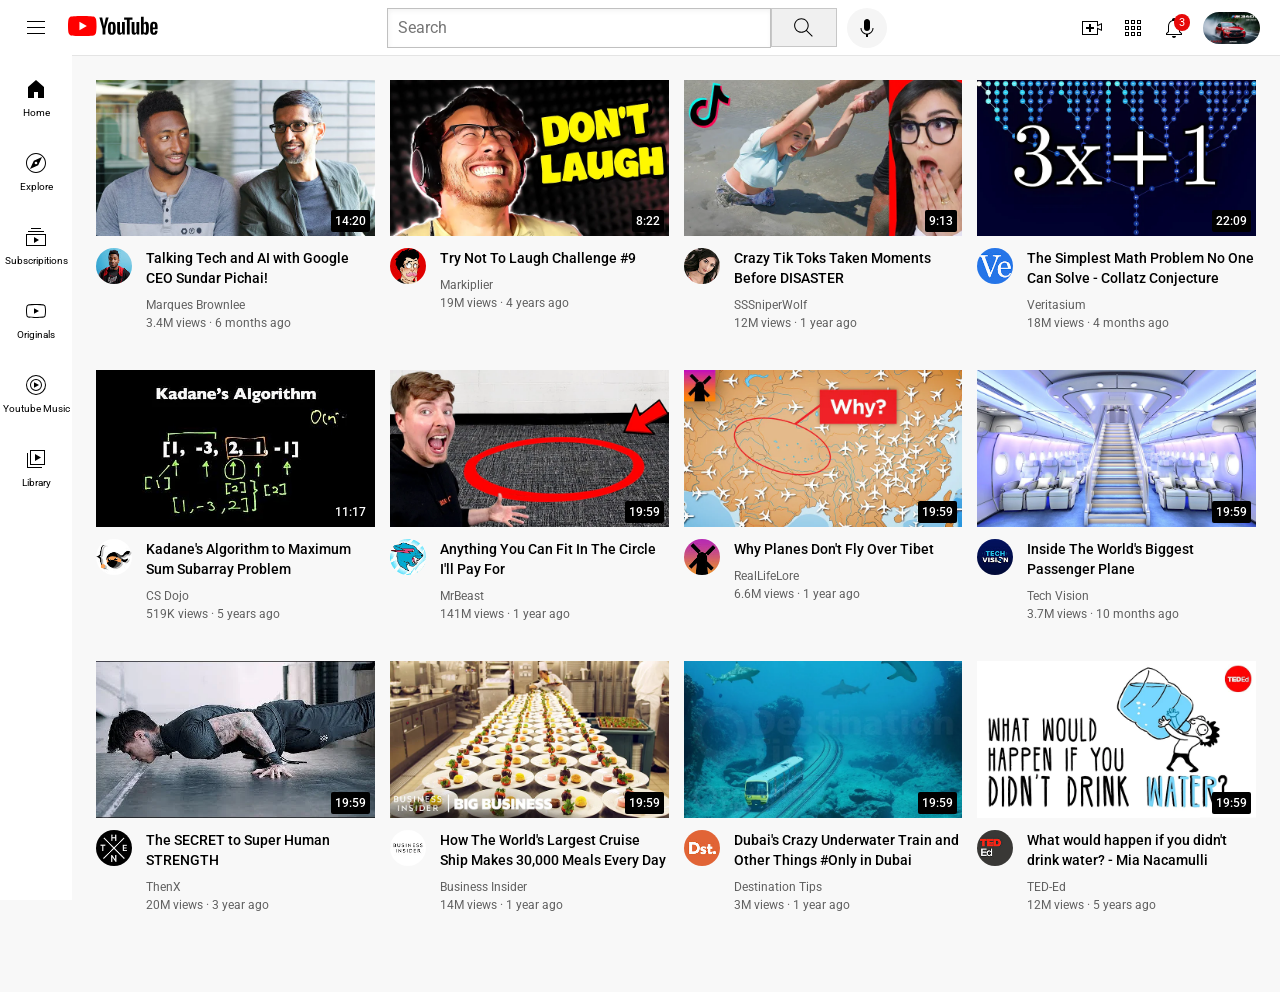
==== index.html @ 0b23ea85 "Rename youtube.html to index.html" ====
<!DOCTYPE html>
<html>
    <head>
        <title>My BMW</title>
        <link rel="preconnect" href="https://fonts.googleapis.com">
        <link rel="preconnect" href="https://fonts.gstatic.com" crossorigin>
        <link href="https://fonts.googleapis.com/css2?family=Roboto:wght@400;500;700&display=swap" rel="stylesheet">
        <link rel="stylesheet" href="styles/general.css">
        <link rel="stylesheet" href="styles/header.css">
        <link rel="stylesheet" href="styles/video.css">
        <link rel="stylesheet" href="styles/sidebar.css">
    </head>
    <body>
        <div class="header">
            <div class="left-section">
                <img class="hamburger"src="icons/hamburger-menu.svg">
                <a href="https://www.youtube.com/"><img class="yt-logo"src="icons/youtube-logo.svg"></a>
            </div>
            <div class="middle-section">
                <input class="search-bar" type="text" placeholder="Search">
                <button class="search-button">
                    <img  class="search-icon" src="icons/search.svg">
                    <div class="tooltip">Search</div>
                </button>
                <button class="voice-search-button">
                    <img class="voice-search-icon" src="icons/voice-search-icon.svg">
                    <div class="tooltip">Search with your voice</div>
                </button>
            </div>
            <div class="right-section">
                <div class="upload-icon-container">
                    <img class="upload-icon"src="icons/upload.svg">
                    <div class="tooltip">Create</div>
                </div>
                <div class="apps-icon-container">
                    <img class="youtube-apps-icon" src="icons/youtube-apps.svg">
                    <div class="tooltip">Youtube Apps</div>
                </div>
                <div class="noti">
                    <img class="notifications" src="icons/notifications.svg">
                    <div class="notification-count">3</div>
                    <div class="tooltip">Notifications</div>
                </div>
                <div class="BMW">
                    <img class="current-user-picture"src="channel-pictures/bmw.jpg">
                    <div class="tooltip">BMW M5 F90</div>
                </div>
                </div>
                
            </div>
        </div>

        <div class="sidebar">
            <div class="sidebar-link">
                <img src="icons/home.svg">
                <div>Home</div>
            </div>
            <div class="sidebar-link">
                <img src="icons/explore.svg">
                <div>Explore</div>
            </div>
            <div class="sidebar-link">
                <img src="icons/subscriptions.svg">
                <div>Subscripitions</div>
            </div>
            <div class="sidebar-link">
                <img src="icons/originals.svg">
                <div>Originals</div>
            </div>
            <div class="sidebar-link">
                <img src="icons/youtube-music.svg">
                <div>Youtube Music</div>
            </div>
            <div class="sidebar-link">
                <img src="icons/library.svg">
                <div>Library</div>
            </div>
        </div>


        <div class="video-grid">
            <div class="video-preview">
            <div class="thumbnail-row">
                <a href="https://www.youtube.com/watch?v=n2RNcPRtAiY"><img class="thumbnail" src="thumbnails/thumbnail-1.webp"></a>
                <div class="video-time">14:20</div>
            </div>
            <div class="video-info-grid"> 
                <div class="channel-picture">
                    <a href="https://www.youtube.com/c/mkbhd"><img class="profile-picture"src="channel-pictures/channel-1.jpeg"></a>
                </div>
                <div class="video-info">
                    <a href="https://www.youtube.com/watch?v=n2RNcPRtAiY" style="color: black; text-decoration: none;">
                    <p class="video-title">
                        Talking Tech and AI with Google CEO Sundar Pichai!
                    </p>
                    </a>
                    <a href="https://www.youtube.com/c/mkbhd" style="color: rgb(96, 96, 96);text-decoration: none;">
                    <p class="video-author">
                        Marques Brownlee
                    </p>
                    </a>
                    <p class="video-stats">
                        3.4M views &#183; 6 months ago
                    </p>
                </div>
            </div> 
        </div>
        <div class="video-preview">
            <div class="thumbnail-row">
                <a href="https://www.youtube.com/watch?v=mP0RAo9SKZk"><img class="thumbnail" src="thumbnails/thumbnail-2.webp"></a>
                <div class="video-time">8:22</div>
            </div>
            <div class="video-info-grid"> 
                <div class="channel-picture">
                    <a href="https://www.youtube.com/c/markiplier"><img class="profile-picture"src="channel-pictures/channel-2.jpeg"></a>
                </div>
                <div class="video-info">
                    <a href="https://www.youtube.com/watch?v=mP0RAo9SKZk" style="color: black; text-decoration: none;">
                    <p class="video-title">
                        Try Not To Laugh Challenge #9
                    </p>
                    </a>
                    <a href="https://www.youtube.com/c/markiplier" style="color: rgb(96, 96, 96);text-decoration: none;">
                    <p class="video-author">
                        Markiplier
                    </p>
                    </a>
                    <p class="video-stats">
                        19M views &#183; 4 years ago
                    </p>
                </div>
            </div> 
        </div>
        <div class="video-preview">
            <div class="thumbnail-row">
                <a href="https://www.youtube.com/watch?v=FgjPQQeTh1w"><img class="thumbnail" src="thumbnails/thumbnail-3.webp"></a>
                <div class="video-time">9:13</div>
            </div>
            <div class="video-info-grid"> 
                <div class="channel-picture">
                    <a href="https://www.youtube.com/user/SSSniperWolf"><img class="profile-picture"src="channel-pictures/channel-3.jpeg"></a>
                </div>
                <div class="video-info">
                    <a href="https://www.youtube.com/watch?v=FgjPQQeTh1w" style="color: black; text-decoration: none;">
                    <p class="video-title">
                        Crazy Tik Toks Taken Moments Before DISASTER    
                    </p>
                    </a>
                    <a href="https://www.youtube.com/user/SSSniperWolf" style="color: rgb(96, 96, 96);text-decoration: none;">
                    <p class="video-author">
                        SSSniperWolf
                    </p>
                    </a>
                    <p class="video-stats">
                        12M views &#183; 1 year ago 
                    </p>
                </div>
            </div> 
        </div>
        <div class="video-preview">
            <div class="thumbnail-row">
                <a href="https://www.youtube.com/watch?v=094y1Z2wpJg"><img class="thumbnail" src="thumbnails/thumbnail-4.webp"></a>
                <div class="video-time">22:09</div>
            </div>
            <div class="video-info-grid"> 
                <div class="channel-picture">
                    <a href="https://www.youtube.com/c/veritasium"><img class="profile-picture"src="channel-pictures/channel-4.jpeg"></a>
                </div>
                <div class="video-info">
                    <a href="https://www.youtube.com/watch?v=094y1Z2wpJg" style="color: black; text-decoration: none;">
                    <p class="video-title"> 
                        The Simplest Math Problem No One Can Solve - Collatz Conjecture
                    </p>
                    </a>
                    <a href="https://www.youtube.com/c/veritasium" style="color: rgb(96, 96, 96);text-decoration: none;">
                    <p class="video-author">
                        Veritasium
                    </p>
                    </a>
                    <p class="video-stats">
                        18M views &#183; 4 months ago
                    </p>
                </div>
            </div> 
        </div>
        <div class="video-preview">
            <div class="thumbnail-row">
                <a href="https://www.youtube.com/watch?v=86CQq3pKSUw"><img class="thumbnail" src="thumbnails/thumbnail-5.webp"></a>
                <div class="video-time">11:17</div>
            </div>
            <div class="video-info-grid"> 
                <div class="channel-picture">
                    <a href="https://www.youtube.com/c/CSDojo"><img class="profile-picture"src="channel-pictures/channel-5.jpeg"></a>
                </div>
                <div class="video-info">
                    <a href="https://www.youtube.com/watch?v=86CQq3pKSUw" style="color: black; text-decoration: none;">
                    <p class="video-title">
                        Kadane's Algorithm to Maximum Sum Subarray Problem
                    </p>
                    </a>
                    <a href="https://www.youtube.com/c/CSDojo" style="color: rgb(96, 96, 96);text-decoration: none;">
                    <p class="video-author">
                        CS Dojo
                    </p>
                    </a>
                    <p class="video-stats">
                        519K views &#183; 5 years ago
                    </p>
                </div>
            </div> 
        </div>
        <div class="video-preview">
            <div class="thumbnail-row">
                <a href="https://www.youtube.com/watch?v=yXWw0_UfSFg"><img class="thumbnail" src="thumbnails/thumbnail-6.webp"></a>
                <div class="video-time">19:59</div>
            </div>
            <div class="video-info-grid"> 
                <div class="channel-picture">
                    <a href="https://www.youtube.com/channel/UCX6OQ3DkcsbYNE6H8uQQuVA"><img class="profile-picture"src="channel-pictures/channel-6.jpeg"></a>
                </div>
                <div class="video-info">
                    <a href="https://www.youtube.com/watch?v=yXWw0_UfSFg" style="color: black; text-decoration: none;">
                    <p class="video-title"> 
                        Anything You Can Fit In The Circle I&#39;ll Pay For
                    </p>
                    </a>
                    <a href="https://www.youtube.com/channel/UCX6OQ3DkcsbYNE6H8uQQuVA" style="color: rgb(96, 96, 96);text-decoration: none;">
                    <p class="video-author">
                        MrBeast
                    </p>
                    </a>
                    <p class="video-stats">
                        141M views &#183; 1 year ago
                    </p>
                </div>
            </div> 
        </div>
        <div class="video-preview">
            <div class="thumbnail-row">
                <a href="https://www.youtube.com/watch?v=fNVa1qMbF9Y"><img class="thumbnail" src="thumbnails/thumbnail-7.webp"></a>
                <div class="video-time">19:59</div>
            </div>
            <div class="video-info-grid"> 
                <div class="channel-picture">
                    <a href="https://www.youtube.com/channel/UCP5tjEmvPItGyLhmjdwP7Ww"><img class="profile-picture"src="channel-pictures/channel-7.jpeg"></a>
                </div>
                <div class="video-info">
                    <a href="https://www.youtube.com/watch?v=fNVa1qMbF9Y" style="color: black; text-decoration: none;">
                    <p class="video-title"> 
                        Why Planes Don't Fly Over Tibet
                    </p>
                    </a>
                    <a href="https://www.youtube.com/channel/UCP5tjEmvPItGyLhmjdwP7Ww" style="color: rgb(96, 96, 96);text-decoration: none;">
                    <p class="video-author">
                       RealLifeLore
                    </p>
                    </a>
                    <p class="video-stats">
                        6.6M views &#183; 1 year ago
                    </p>
                </div>
            </div> 
        </div>
        <div class="video-preview">
            <div class="thumbnail-row">
                <a href="https://www.youtube.com/watch?v=lFm4EM1juls"><img class="thumbnail" src="thumbnails/thumbnail-8.webp"></a>
                <div class="video-time">19:59</div>
            </div>
            <div class="video-info-grid"> 
                <div class="channel-picture">
                    <a href="https://www.youtube.com/@adin"><img class="profile-picture"src="channel-pictures/channel-8.jpeg"></a>
                </div>
                <div class="video-info">
                    <a href="https://www.youtube.com/watch?v=lFm4EM1juls" style="color: black; text-decoration: none;">
                    <p class="video-title"> 
                        Inside The World's Biggest Passenger Plane
                    </p>
                    </a>
                    <a href="https://www.youtube.com/@adin" style="color: rgb(96, 96, 96);text-decoration: none;">
                    <p class="video-author">
                        Tech Vision
                    </p>
                    </a>
                    <p class="video-stats">
                        3.7M views &#183; 10 months ago
                    </p>
                </div>
            </div> 
        </div>
        <div class="video-preview">
            <div class="thumbnail-row">
                <a href="https://www.youtube.com/watch?v=ixmxOlcrlUc"><img class="thumbnail" src="thumbnails/thumbnail-9.webp"></a>
                <div class="video-time">19:59</div>
            </div>
            <div class="video-info-grid"> 
                <div class="channel-picture">
                    <a href="https://www.youtube.com/c/OFFICIALTHENXSTUDIOS"><img class="profile-picture"src="channel-pictures/channel-9.jpeg"></a>
                </div>
                <div class="video-info">
                    <a href="https://www.youtube.com/watch?v=ixmxOlcrlUc" style="color: black; text-decoration: none;">
                    <p class="video-title"> 
                        The SECRET to Super Human STRENGTH  
                    </p>
                    </a>
                    <a href="https://www.youtube.com/c/OFFICIALTHENXSTUDIOS" style="color: rgb(96, 96, 96);text-decoration: none;">
                    <p class="video-author">
                        ThenX
                    </p>
                    </a>
                    <p class="video-stats">
                        20M views &#183; 3 year ago
                    </p>
                </div>
            </div> 
        </div>
        <div class="video-preview">
            <div class="thumbnail-row">
                <a href="https://www.youtube.com/watch?v=R2vXbFp5C9o"><img class="thumbnail" src="thumbnails/thumbnail-10.webp"></a>
                <div class="video-time">19:59</div>
            </div>
            <div class="video-info-grid"> 
                <div class="channel-picture">
                    <a href="https://www.youtube.com/user/businessinsider"><img class="profile-picture"src="channel-pictures/channel-10.jpeg"></a>
                </div>
                <div class="video-info">
                    <a href="https://www.youtube.com/watch?v=R2vXbFp5C9o" style="color: black; text-decoration: none;">
                    <p class="video-title"> 
                        How The World's Largest Cruise Ship Makes 30,000 Meals Every Day
                    </p>
                    </a>
                    <a href="https://www.youtube.com/user/businessinsider" style="color: rgb(96, 96, 96);text-decoration: none;">
                    <p class="video-author">
                       Business Insider
                    </p>
                    </a>
                    <p class="video-stats">
                        14M views &#183; 1 year ago
                    </p>
                </div>
            </div> 
        </div>
        <div class="video-preview">
            <div class="thumbnail-row">
                <a href="https://www.youtube.com/watch?v=0nZuYyXET3s"><img class="thumbnail" src="thumbnails/thumbnail-11.webp"></a>
                <div class="video-time">19:59</div>
            </div>
            <div class="video-info-grid"> 
                <div class="channel-picture">
                    <a href="https://www.youtube.com/c/Destinationtips"><img class="profile-picture"src="channel-pictures/channel-11.jpeg"></a>
                </div>
                <div class="video-info">
                    <a href="https://www.youtube.com/watch?v=0nZuYyXET3s" style="color: black; text-decoration: none;">
                    <p class="video-title"> 
                        Dubai's Crazy Underwater Train and Other Things #Only in Dubai
                    </p>
                    </a>
                    <a href="https://www.youtube.com/c/Destinationtips" style="color: rgb(96, 96, 96);text-decoration: none;">
                    <p class="video-author">
                        Destination Tips
                    </p>
                    </a>
                    <p class="video-stats">
                        3M views &#183; 1 year ago
                    </p>
                </div>
            </div> 
        </div>
        <div class="video-preview">
            <div class="thumbnail-row">
                <a href="https://www.youtube.com/watch?v=9iMGFqMmUFs"><img class="thumbnail" src="thumbnails/thumbnail-12.webp"></a>
                <div class="video-time">19:59</div>
            </div>
            <div class="video-info-grid"> 
                <div class="channel-picture">
                    <a href="https://www.youtube.com/teded"><img class="profile-picture"src="channel-pictures/channel-12.jpeg"></a>
                </div>
                <div class="video-info">
                    <a href="https://www.youtube.com/watch?v=9iMGFqMmUFs" style="color: black; text-decoration: none;">
                    <p class="video-title">  
                        What would happen if you didn&#39;t drink water? - Mia Nacamulli
                    </p>
                    </a>
                    <a href="https://www.youtube.com/teded" style="color: rgb(96, 96, 96);text-decoration: none;">
                    <p class="video-author">
                        TED-Ed
                    </p>
                    </a>
                    <p class="video-stats">
                        12M views &#183; 5 years ago
                    </p>
                </div>
            </div> 
        </div>
        </div>
    </body>
</html>
---- styles/general.css ----
p{
    font-family: Roboto, Arial;
     margin-top: 0;
    margin-bottom: 0;
}
body{
    margin: 0;
    padding: 80px;
    padding-left: 96px;
    padding-right: 24px;
    background-color: rgb(248, 248, 248);
}
---- styles/header.css ----
.header{
    height: 55px;
    display: flex;
    flex-direction: row;
    justify-content: space-between;
    position: fixed;
    top: 0;
    left: 0;
    z-index: 100;
    right: 0;
    background-color: white;
    border-bottom-width: 1px;
    border-bottom-style: solid;
    border-bottom-color: rgb(228, 228, 228);

}
.left-section{
    display: flex;
    align-items: center;
}
.search-bar{
    flex: 1;
    height: 36px;
    padding-left: 10px;
    font-size: 16px;
    margin-right: 1px;
    border: 1px solid rgb(192, 192, 192);
    box-shadow: inset 1px 2px 5px rgba(0, 0, 0, 0.05);
    width: 0;
}
.search-bar:focus{
    outline: none;
    border: 1px solid rgb(0, 0, 204);
    
}

.search-bar::placeholder{
    font-family: Roboto, Arial;
    font-size: 16px;
}
.hamburger{
    height: 24px;
    margin-left: 24px;
    margin-right: 20px;
}
.yt-logo{
    height: 20px;
}
.middle-section{
    flex: 1;
    display: flex;
    margin-left: 70px;
    margin-right: 35px;
    max-width: 500px;
    align-items: center;
}
.search-icon{
    height: 25px;
    
    
}
.search-button{
    height: 39px;
    width: 66px;
    border-width: 1px;
    border-style: solid;
    border-color: rgb(199, 199, 199);
    background-color: rgb(240, 240, 240);
    margin-left: -1px;
    margin-right: 10px;
    position: relative;
}
.search-button:hover{
    background-color: lightgray;
}
.search-button .tooltip, 
.voice-search-button .tooltip,
.upload-icon-container .tooltip,
.apps-icon-container .tooltip,
.noti .tooltip,
.BMW .tooltip{
    position: absolute;
    font-family: Roboto,Arial;
    background-color: gray;
    color: white;
    padding-top: 4px;
    padding-bottom: 4px;
    padding-left: 8px;
    padding-right: 8px;
    border-radius: 2px;
    font-size: 12px;
    bottom: -30px;
    opacity: 0;
    transition: opacity 0.15s;
    pointer-events: none;
    white-space: nowrap ;
}
.search-button:hover .tooltip,
.voice-search-button:hover .tooltip,
.upload-icon-container:hover .tooltip,
.apps-icon-container:hover .tooltip,
.noti:hover .tooltip,
.BMW:hover .tooltip{
    opacity: 1;
}
.voice-search-icon{
    height: 24px;
}
.voice-search-button{
    height: 40px;
    width: 40px;
    border-radius: 20px;
    border: none;
    background-color: rgb(245, 245, 245);

}
.search-button, 
.voice-search-button,
.upload-icon-container,
.apps-icon-container,
.noti,
.BMW{
    position: relative;
    display: flex;
    justify-content: center;
    align-items: center;
}
.right-section{
    width: 180px;
    margin-right: 20px;
    position: relative;
    display: flex;
    align-items: center;
    justify-content: space-between;
    flex-shrink: 0;
}
.upload-icon{
    height: 24px;
}
.youtube-apps-icon{
    height: 24px;
}
.notifications{
    height: 24px;
    pos
}
.noti{
    position: relative;;
}
.current-user-picture{
    height: 32px;
    border-radius: 40px;
}
.notification-count{
    font-family: Roboto,Arial;
    font-size: 11px;
    padding-top: 2px;
    padding-bottom: 2px;
    padding-left: 5px;
    padding-right: 5px;
    position: absolute;
    background-color: rgb(231, 8, 8);
    color: white;
    top: -2px;
    right: -4px;
    border-radius: 10px;
    border-color: white;
    
}
---- styles/video.css ----
.thumbnail{
                width: 100%;

            }
            .search-bar{
                display: block;
            }
            .video-title{
                margin-top: 0;
                font-size: 14px;
                font-weight: 500;
                line-height: 20px;
                margin-bottom: 10px;
            }
            
            .video-info-grid{
                display: grid;
                grid-template-columns: 50px 1fr;
            }
            .profile-picture{
                width: 36px;
                border-radius: 50px;
            }
            .thumbnail-row{
                margin-bottom: 8px;
                position: relative;
            }
            .video-author,.video-stats{
                font-size: 12px;
                color: rgb(96, 96, 96);
            }
            .video-author{
                margin-bottom: 4px;
            }
           .video-grid{
            display: grid;
            grid-template-columns: 1fr 1fr 1fr;
            column-gap: 15px;
            row-gap: 40px;
           }
           @media (max-width: 750px){
            .video-grid{
                grid-template-columns: 1fr 1fr;
            }
           }
           @media (min-width: 751px) and (max-width: 999px){
            .video-grid{
                grid-template-columns: 1fr 1fr 1fr;
            }
           }
           @media (min-width: 1000px){
            .video-grid{
                grid-template-columns: 1fr 1fr 1fr 1fr;
            }
           }
           .video-time{
            font-family: Roboto, Arial;
            font-size: 12px;
            font-weight: 500;
            padding: 4px;
            border-radius: 2px;
            background-color: black;
            color: white;
            position: absolute;
            bottom: 8px;
            right: 5px;
           }
---- styles/sidebar.css ----
.sidebar{
    position: fixed;
    left: 0;
    bottom: 0;
    top: 55px;
    width: 72px;
    z-index: 200;
    background-color: white;
    padding-top: 5px;
}
.sidebar-link{
    height: 74px;
    display: flex;
    justify-content: center;
    align-items: center; 
    flex-direction: column;
   
}
.sidebar-link:hover{
    background-color: rgb(237, 236, 236);
    cursor: pointer;
}
.sidebar-link img{
    height: 24px;
   margin-bottom: 6px;
}
.sidebar-link div{
    font-family: Roboto, Arial;
    font-size: 10px;

}
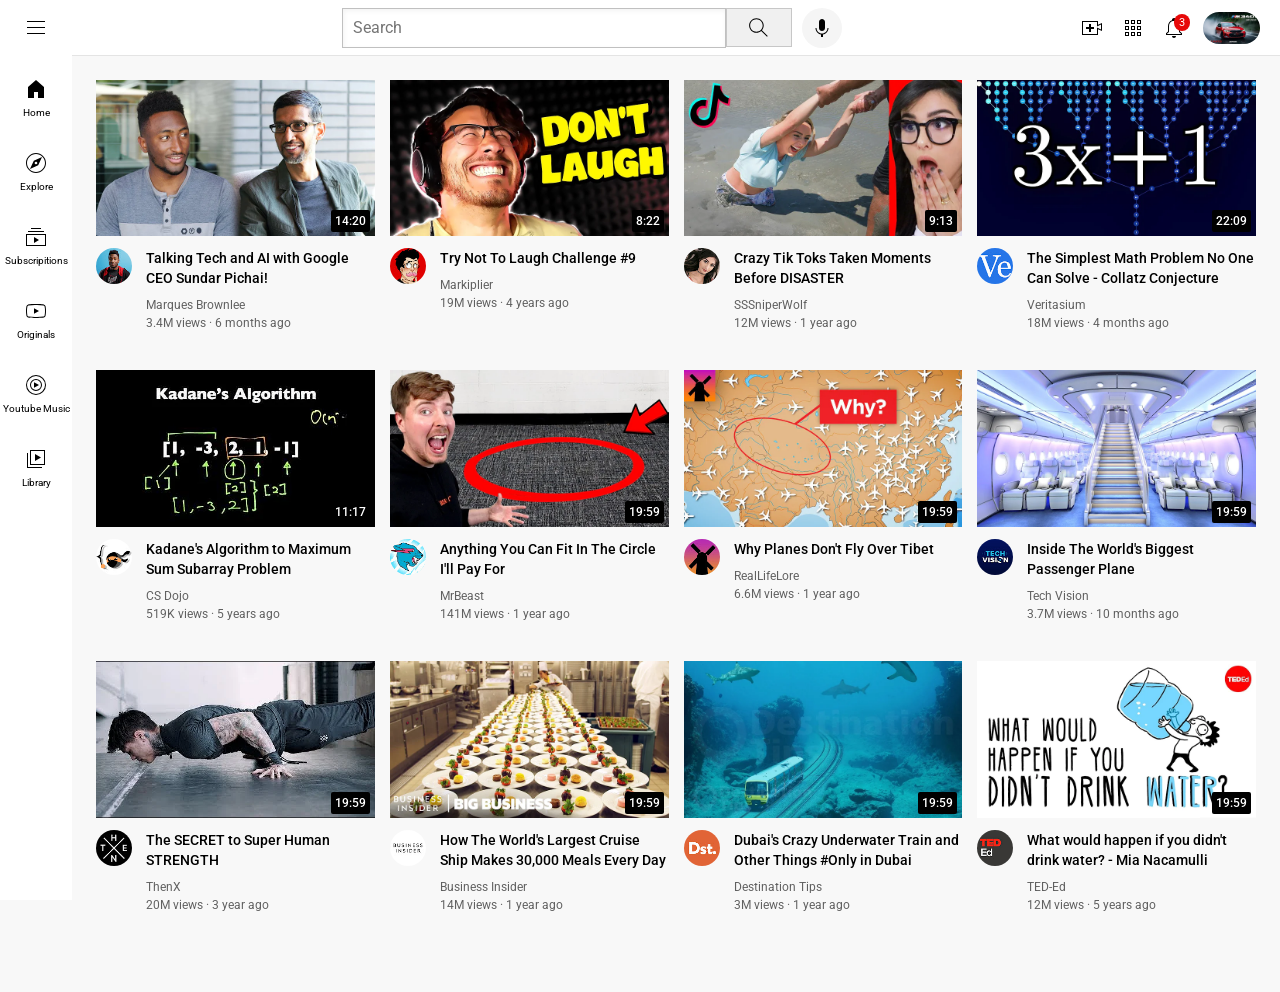
==== commit 5e090e9c: "Update index.html" ====
--- a/index.html
+++ b/index.html
@@ -1,7 +1,7 @@
 <!DOCTYPE html>
 <html>
     <head>
-        <title>My BMW</title>
+        <title>Video-gallery</title>
         <link rel="preconnect" href="https://fonts.googleapis.com">
         <link rel="preconnect" href="https://fonts.gstatic.com" crossorigin>
         <link href="https://fonts.googleapis.com/css2?family=Roboto:wght@400;500;700&display=swap" rel="stylesheet">
@@ -14,7 +14,7 @@
         <div class="header">
             <div class="left-section">
                 <img class="hamburger"src="icons/hamburger-menu.svg">
-                <a href="https://www.youtube.com/"><img class="yt-logo"src="icons/youtube-logo.svg"></a>
+                <a href="https://www.youtube.com/"><img class="yt-log"src="icons/youtube-logo.svg"></a>
             </div>
             <div class="middle-section">
                 <input class="search-bar" type="text" placeholder="Search">
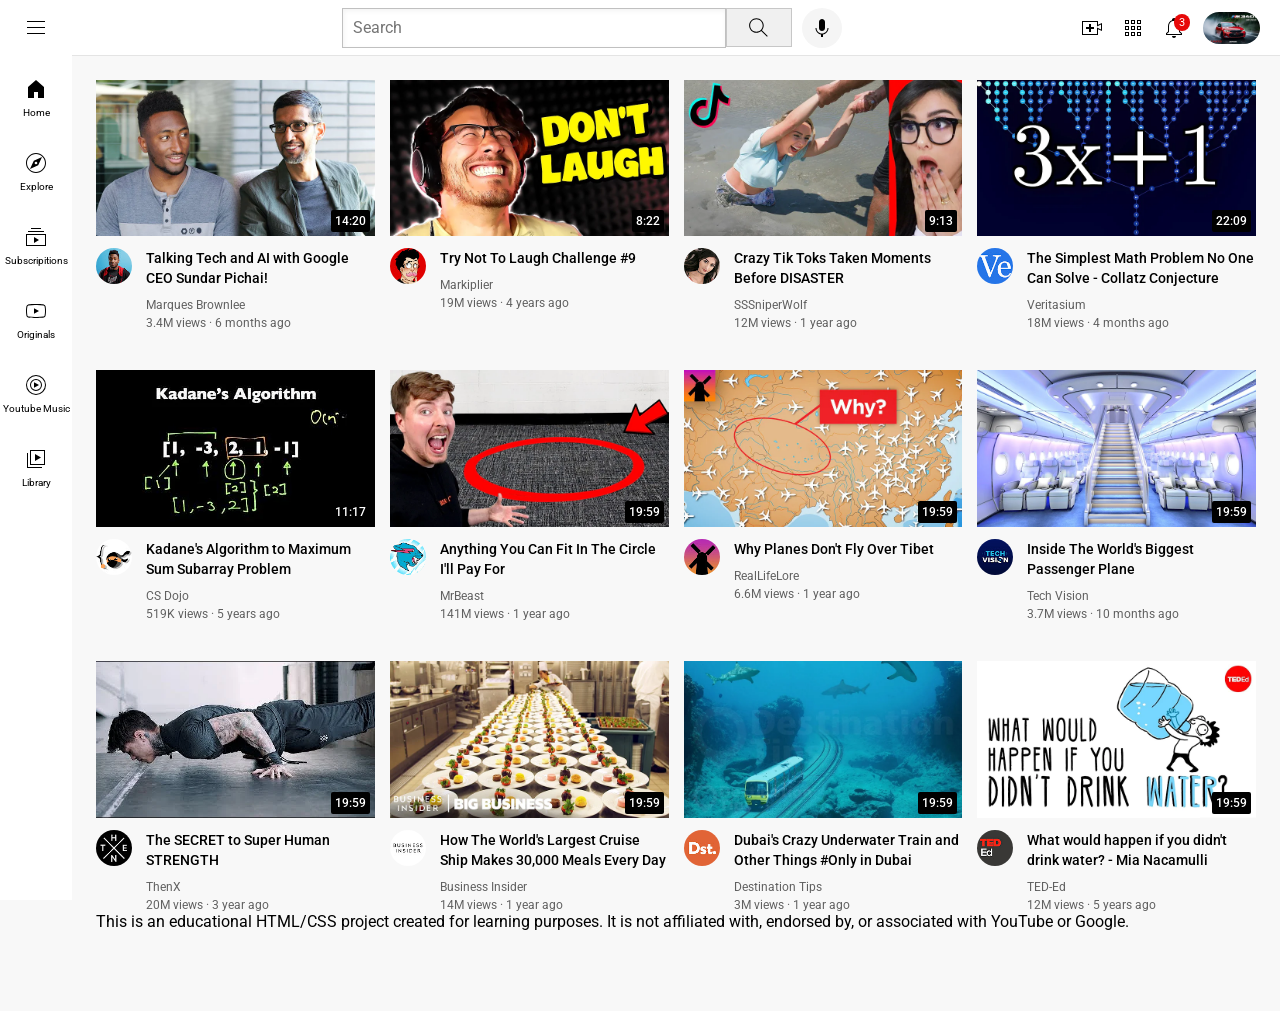
==== commit 208fca71: "Update index.html" ====
--- a/index.html
+++ b/index.html
@@ -392,5 +392,11 @@
             </div> 
         </div>
         </div>
+        <footer class="footer">
+          <p>
+            This is an educational HTML/CSS project created for learning purposes.
+             It is not affiliated with, endorsed by, or associated with YouTube or Google.
+          </p>
+        </footer>
     </body>
 </html>
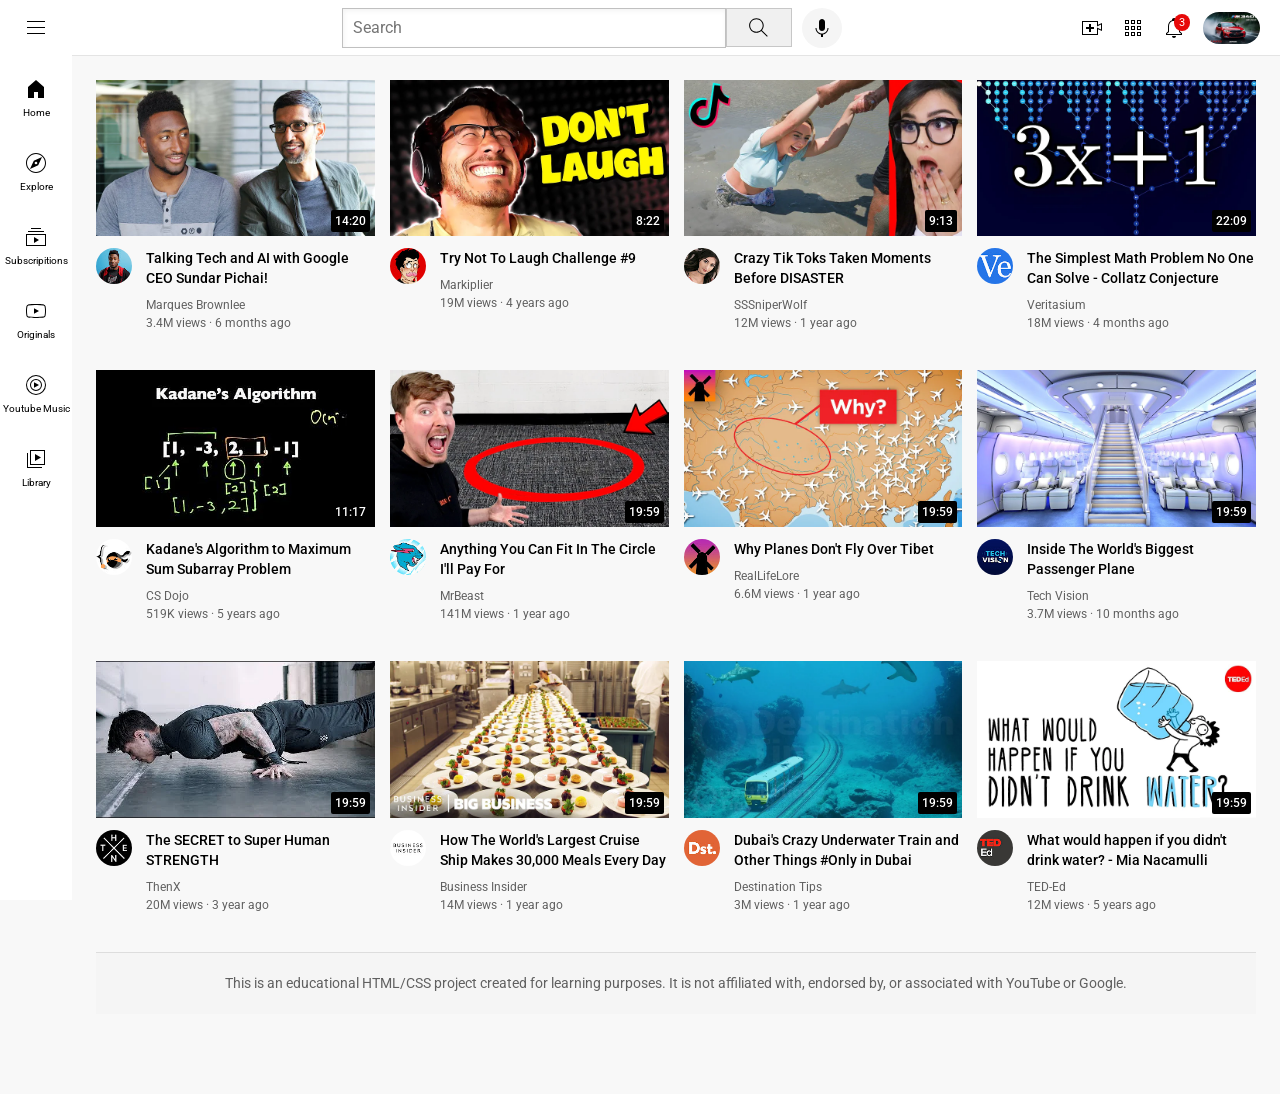
==== commit 82af0c22: "Update index.html" ====
--- a/index.html
+++ b/index.html
@@ -1,7 +1,7 @@
 <!DOCTYPE html>
 <html>
     <head>
-        <title>Video-gallery</title>
+        <title>YouTube Clone | HTML & CSS Project by Sudhamsh Vanga</title>
         <link rel="preconnect" href="https://fonts.googleapis.com">
         <link rel="preconnect" href="https://fonts.gstatic.com" crossorigin>
         <link href="https://fonts.googleapis.com/css2?family=Roboto:wght@400;500;700&display=swap" rel="stylesheet">
--- a/styles/general.css
+++ b/styles/general.css
@@ -9,4 +9,18 @@
     padding-left: 96px;
     padding-right: 24px;
     background-color: rgb(248, 248, 248);
-} +} 
+.footer {
+  margin-top: 40px;
+  padding: 20px;
+  background-color: #f5f5f5;
+  color: #606060;
+  text-align: center;
+  font-size: 14px;
+  border-top: 1px solid #ddd;
+}
+
+.footer p {
+  margin: 0;
+  line-height: 1.5;
+}
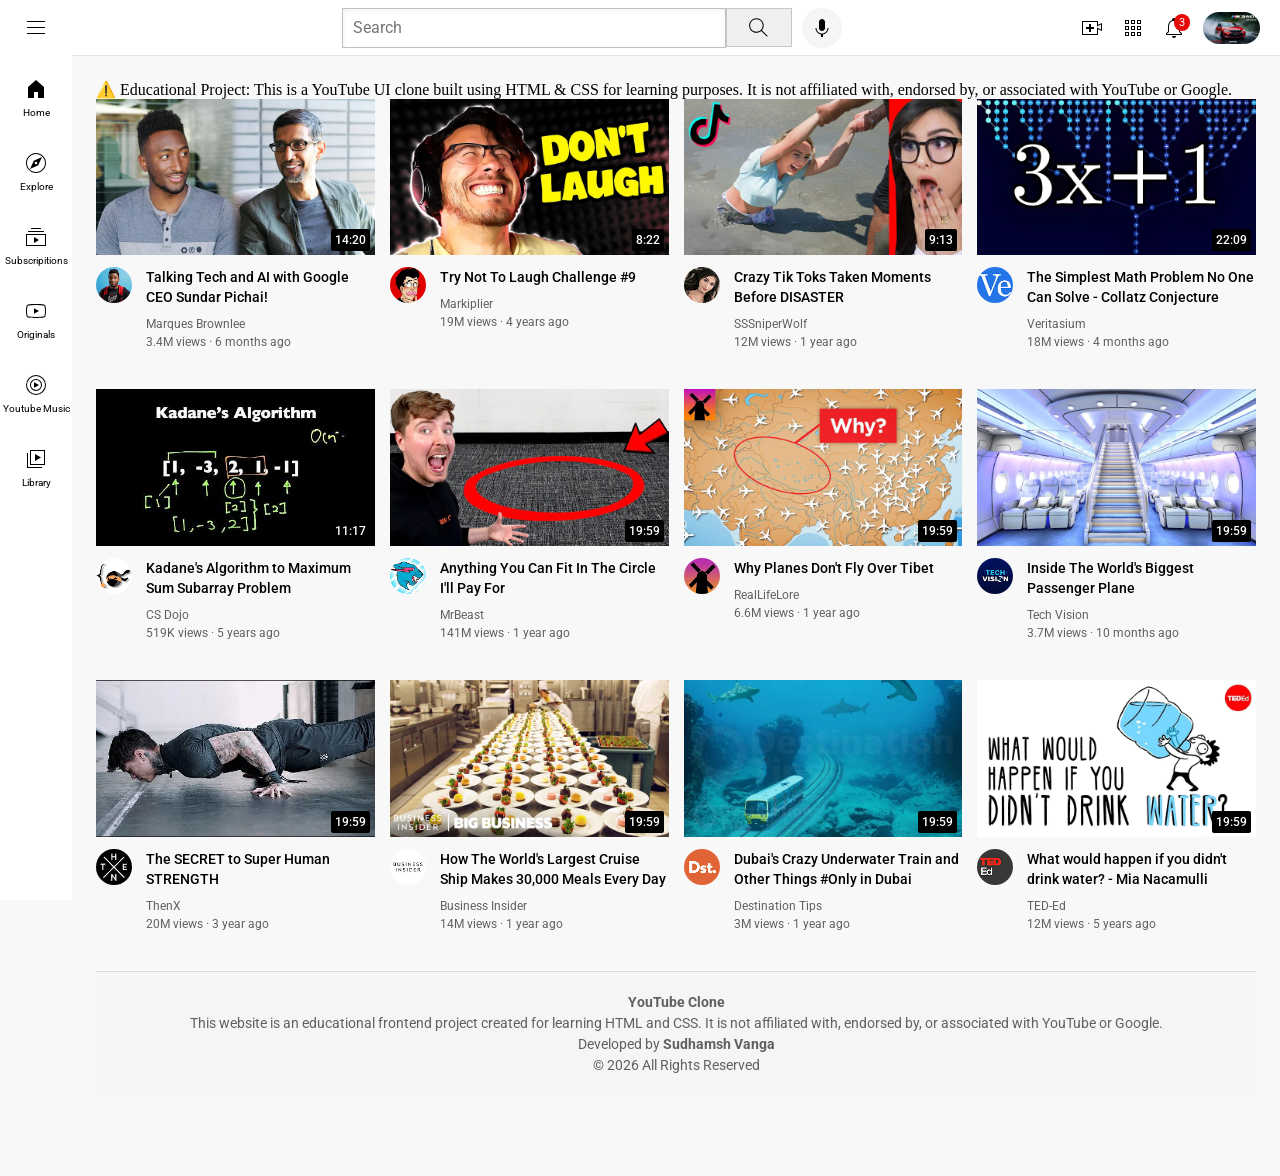
==== commit c088f373: "Update index.html" ====
--- a/index.html
+++ b/index.html
@@ -76,7 +76,10 @@
                 <div>Library</div>
             </div>
         </div>
-
+        <div class="disclaimer">
+            ⚠️ Educational Project: This is a YouTube UI clone built using HTML & CSS for learning purposes.
+                    It is not affiliated with, endorsed by, or associated with YouTube or Google.
+        </div>
 
         <div class="video-grid">
             <div class="video-preview">
@@ -393,10 +396,21 @@
         </div>
         </div>
         <footer class="footer">
-          <p>
-            This is an educational HTML/CSS project created for learning purposes.
-             It is not affiliated with, endorsed by, or associated with YouTube or Google.
-          </p>
+            <p><strong>YouTube Clone</strong></p>
+
+            <p>
+                This website is an educational frontend project created for learning
+                HTML and CSS. It is not affiliated with, endorsed by, or associated
+                with YouTube or Google.
+            </p>
+        
+            <p>
+                Developed by <strong>Sudhamsh Vanga</strong>
+            </p>
+        
+            <p>
+                © 2026 All Rights Reserved
+            </p>
         </footer>
     </body>
 </html>
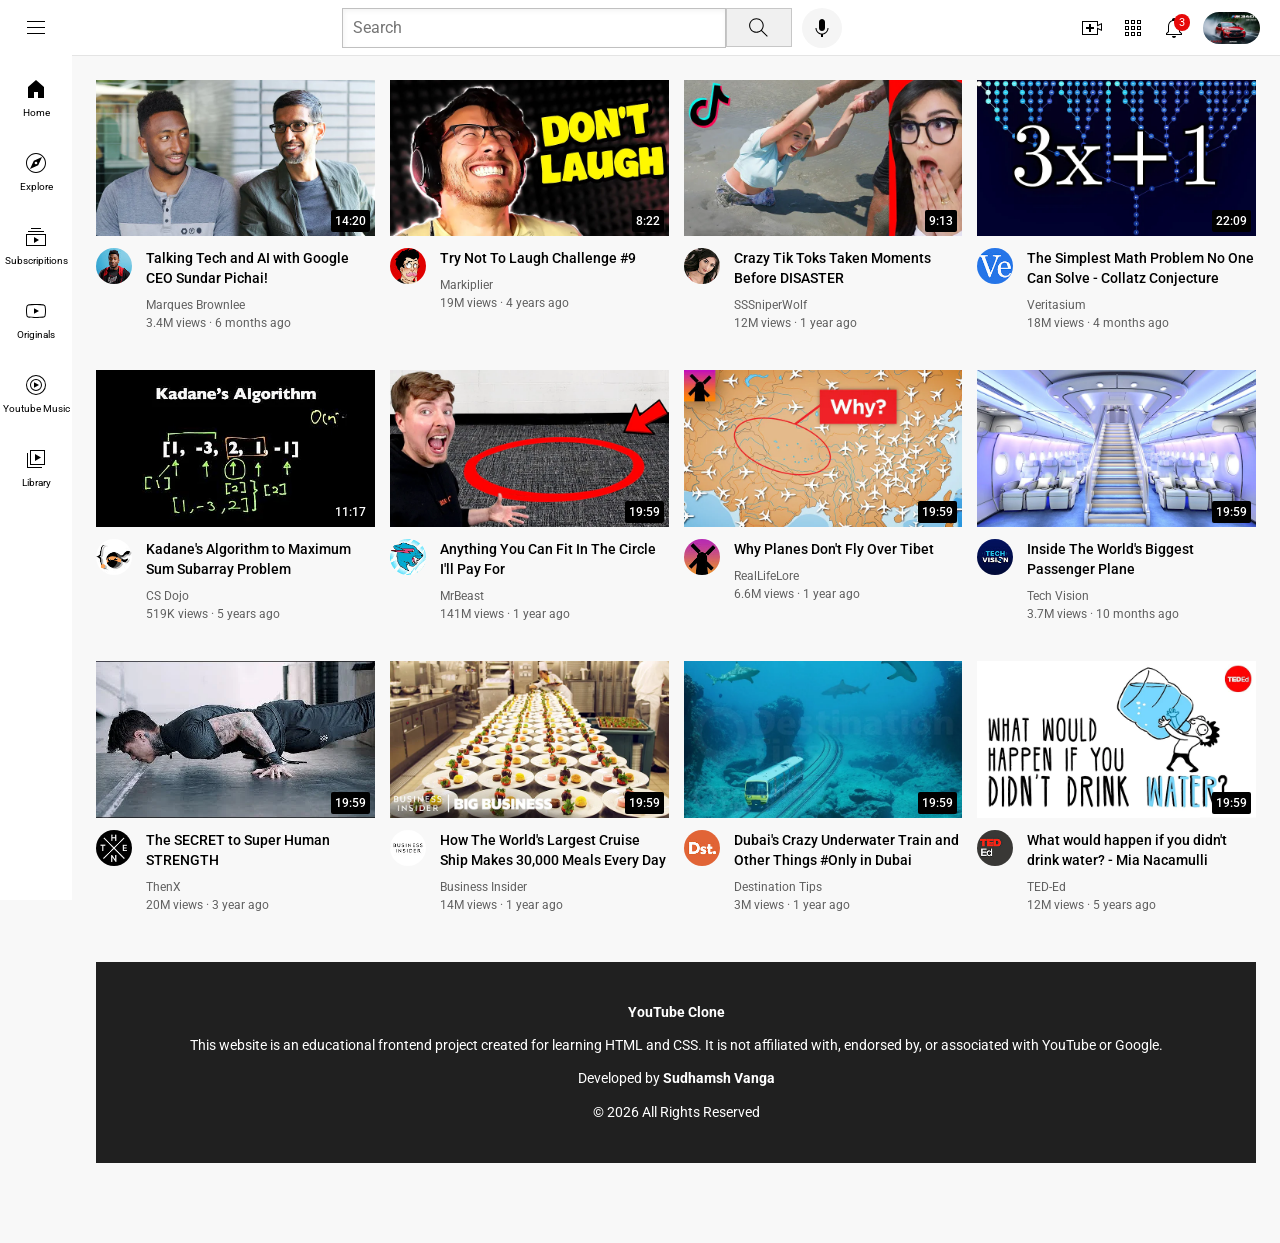
==== commit a59eaa7a: "Update index.html" ====
--- a/index.html
+++ b/index.html
@@ -76,11 +76,6 @@
                 <div>Library</div>
             </div>
         </div>
-        <div class="disclaimer">
-            ⚠️ Educational Project: This is a YouTube UI clone built using HTML & CSS for learning purposes.
-                    It is not affiliated with, endorsed by, or associated with YouTube or Google.
-        </div>
-
         <div class="video-grid">
             <div class="video-preview">
             <div class="thumbnail-row">
--- a/styles/general.css
+++ b/styles/general.css
@@ -10,17 +10,30 @@
     padding-right: 24px;
     background-color: rgb(248, 248, 248);
 } 
-.footer {
-  margin-top: 40px;
-  padding: 20px;
-  background-color: #f5f5f5;
-  color: #606060;
-  text-align: center;
-  font-size: 14px;
-  border-top: 1px solid #ddd;
+.footer{
+    margin-top: 50px;
+    padding: 30px 20px;
+    background: #202020;
+    color: white;
+    text-align: center;
+    font-family: Roboto, Arial;
+    font-size: 14px;
+    line-height: 1.8;
 }
 
-.footer p {
-  margin: 0;
-  line-height: 1.5;
+.footer p{
+    margin: 8px 0;
 }
+.disclaimer{
+    margin-top: 70px;
+    margin-left: 90px;   
+    margin-right: 20px;
+
+    background: #fff8e1;
+    border: 1px solid #f4d03f;
+    border-radius: 6px;
+    padding: 12px;
+    text-align: center;
+    font-family: Roboto, Arial;
+    color: #6b4f00;
+}
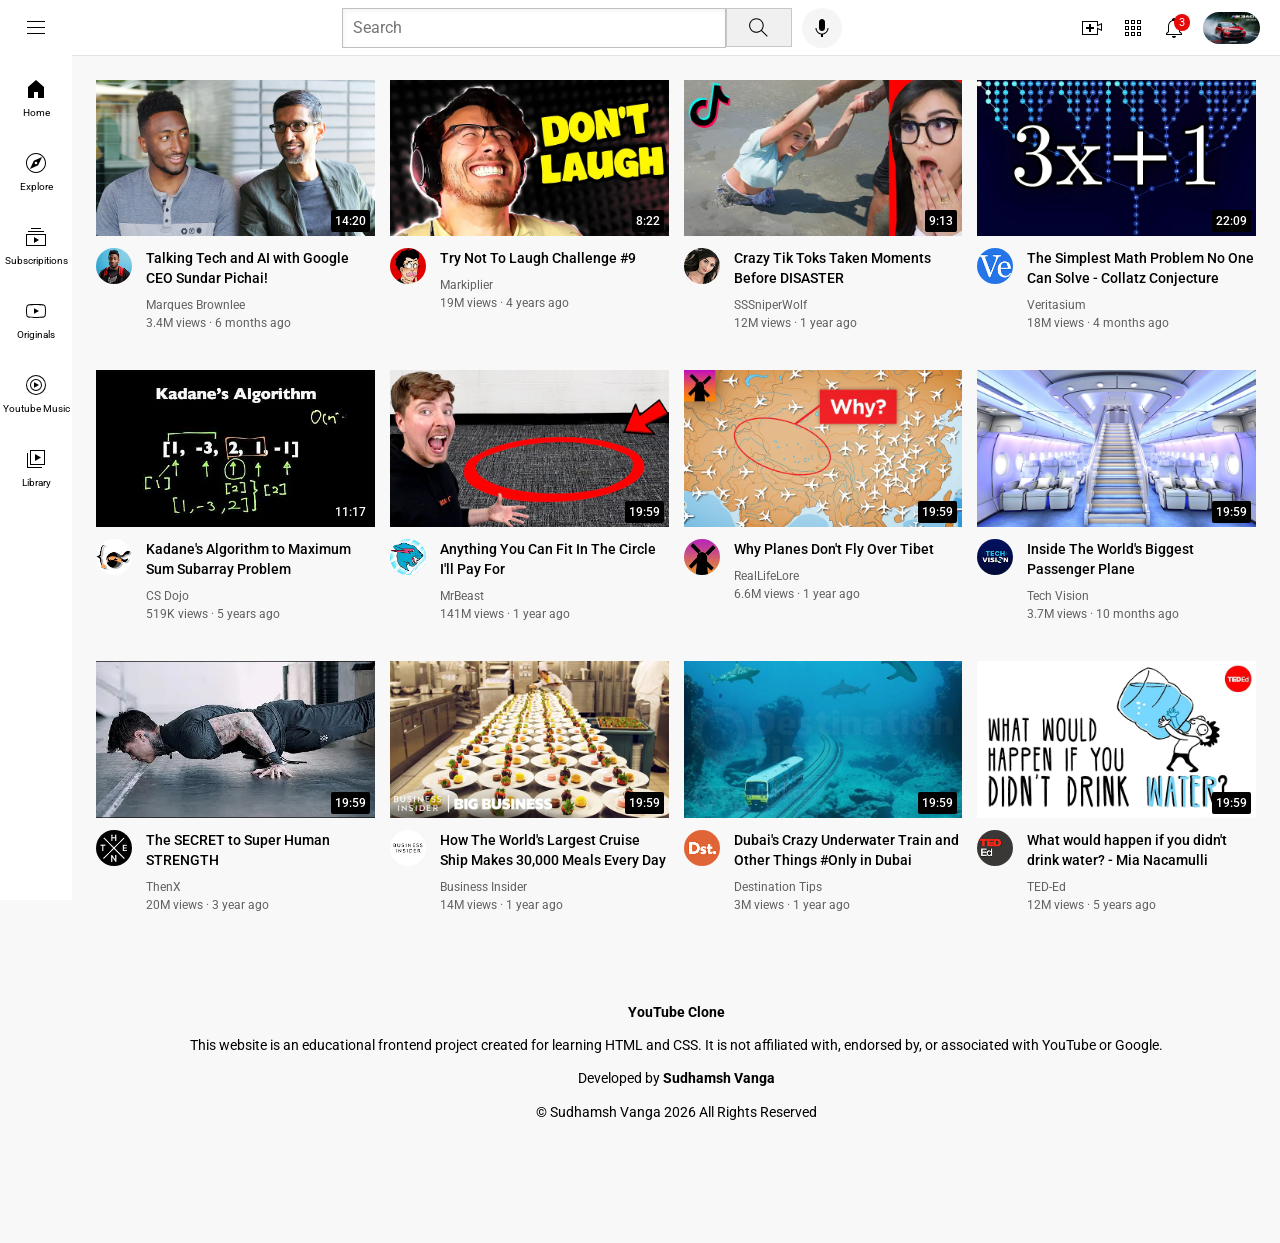
==== commit 42337af2: "Update index.html" ====
--- a/index.html
+++ b/index.html
@@ -404,7 +404,7 @@
             </p>
         
             <p>
-                © 2026 All Rights Reserved
+                © Sudhamsh Vanga 2026 All Rights Reserved
             </p>
         </footer>
     </body>
--- a/styles/general.css
+++ b/styles/general.css
@@ -13,8 +13,7 @@
 .footer{
     margin-top: 50px;
     padding: 30px 20px;
-    background: #202020;
-    color: white;
+    color: black;
     text-align: center;
     font-family: Roboto, Arial;
     font-size: 14px;
